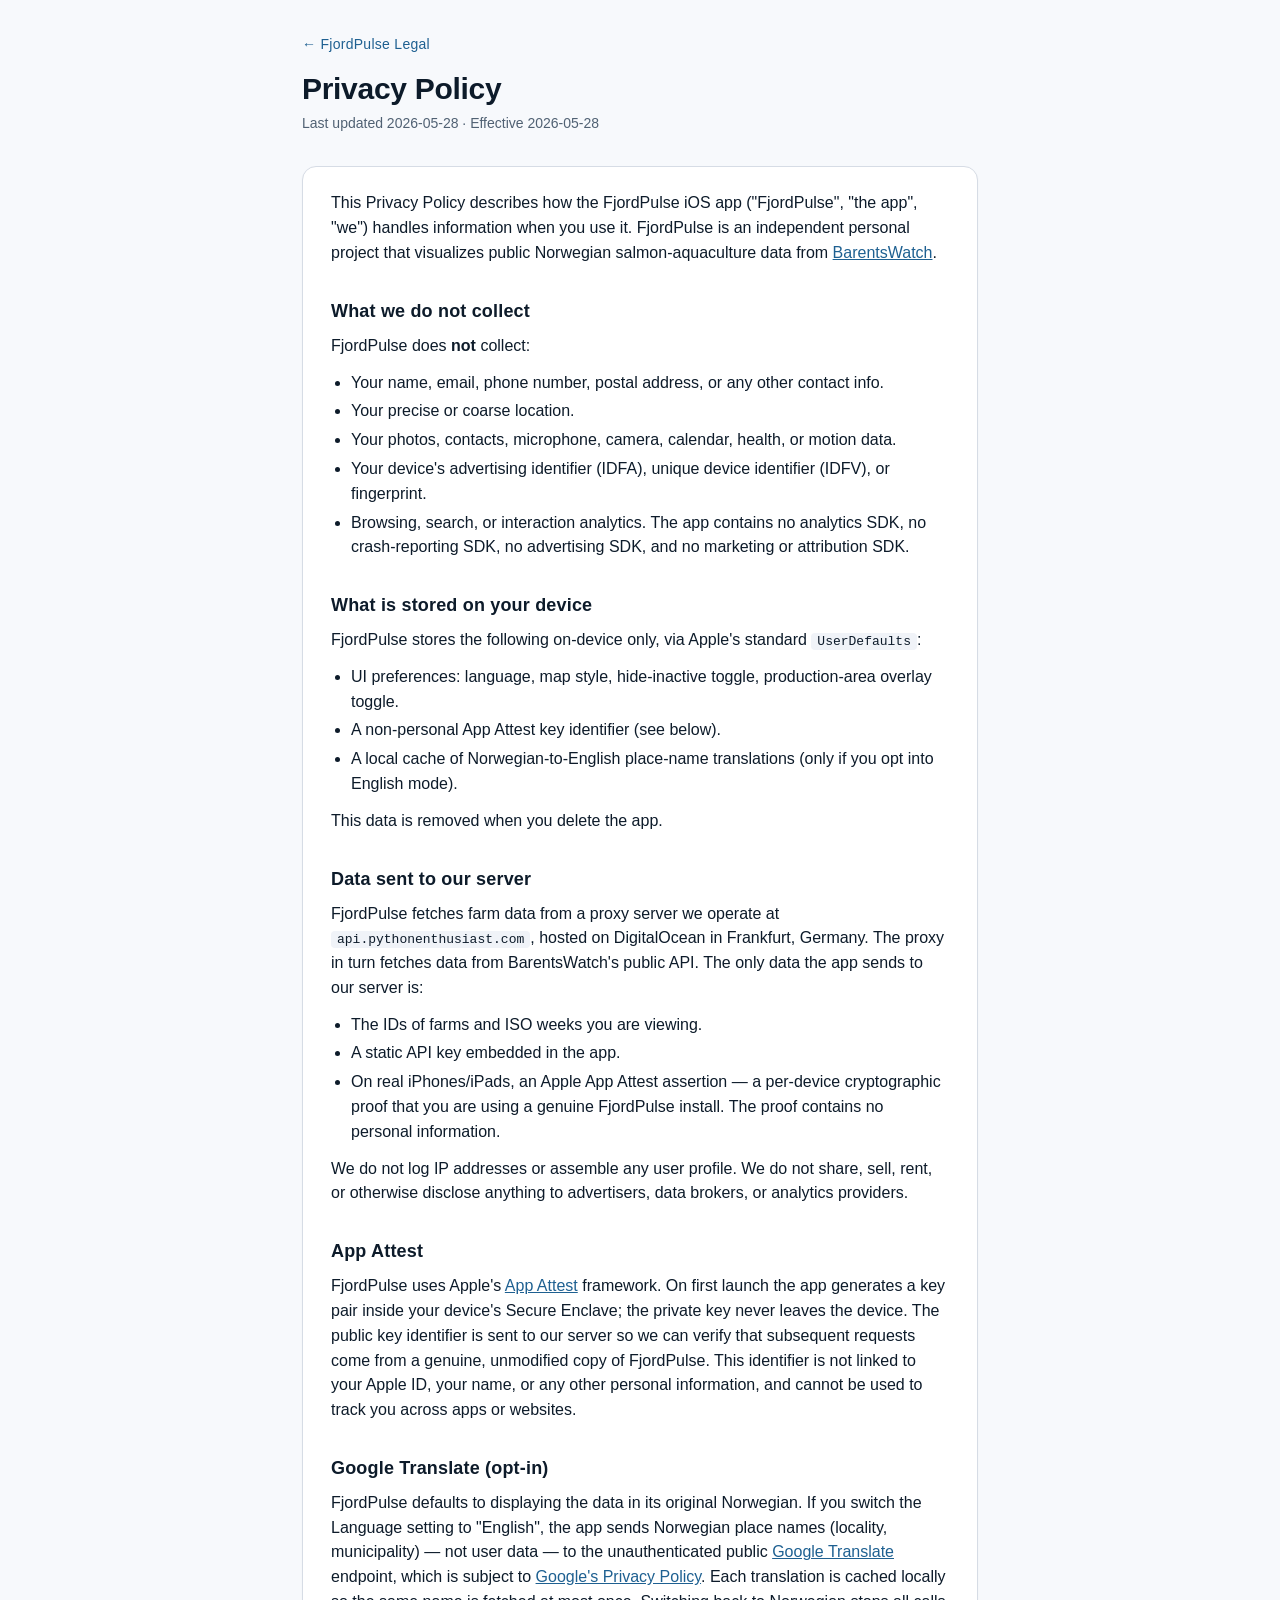
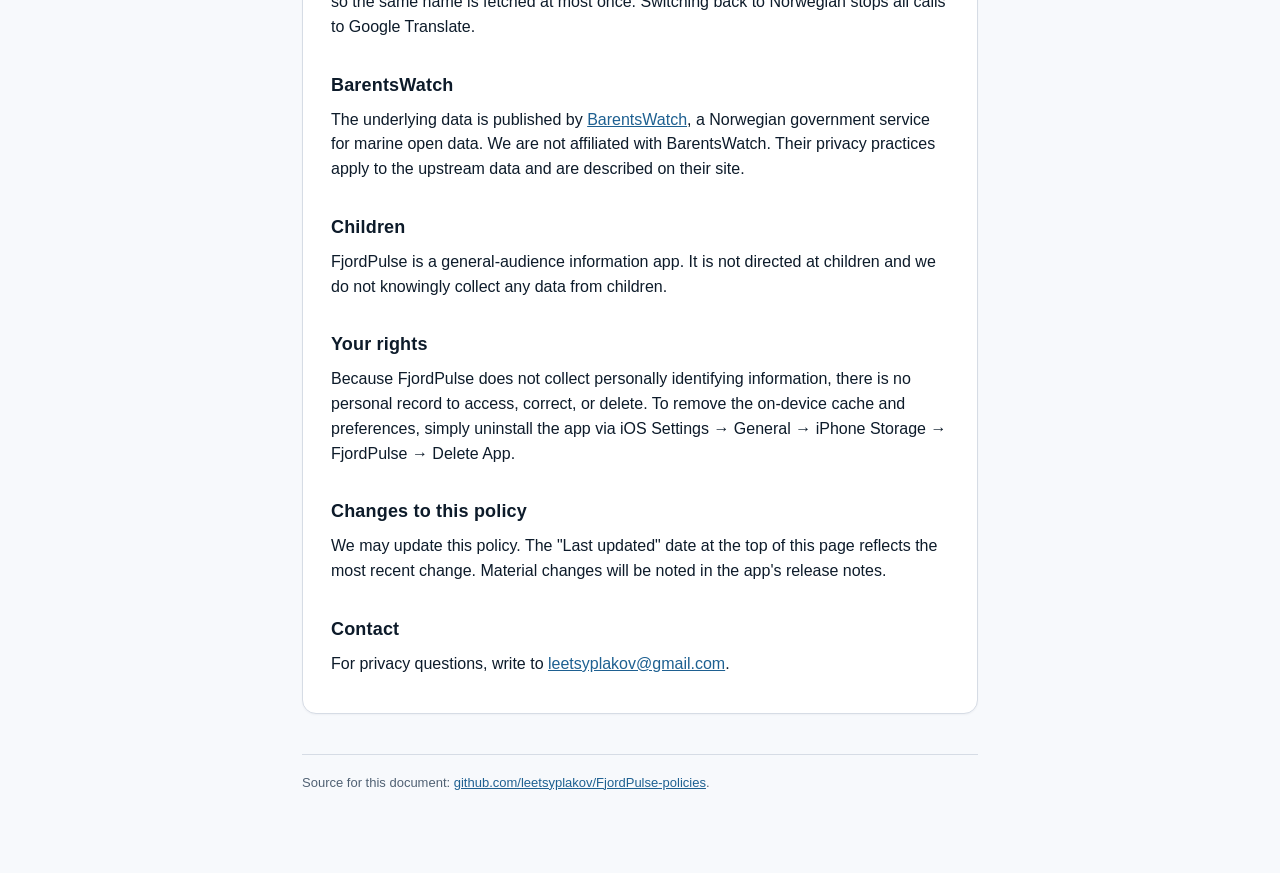
==== privacy.html @ 93df8bfb "Initial: privacy policy and terms of service" ====
<!doctype html>
<html lang="en">
<head>
<meta charset="utf-8" />
<meta name="viewport" content="width=device-width, initial-scale=1" />
<title>FjordPulse — Privacy Policy</title>
<link rel="stylesheet" href="style.css" />
</head>
<body>
<div class="wrap">
    <header>
        <a href="./">← FjordPulse Legal</a>
        <h1>Privacy Policy</h1>
        <p class="lede">Last updated 2026-05-28 · Effective 2026-05-28</p>
    </header>

    <div class="card">
        <p>This Privacy Policy describes how the FjordPulse iOS app ("FjordPulse", "the app", "we") handles
        information when you use it. FjordPulse is an independent personal project that visualizes public
        Norwegian salmon-aquaculture data from <a href="https://www.barentswatch.no" target="_blank" rel="noopener">BarentsWatch</a>.</p>

        <h2>What we do not collect</h2>
        <p>FjordPulse does <strong>not</strong> collect:</p>
        <ul>
            <li>Your name, email, phone number, postal address, or any other contact info.</li>
            <li>Your precise or coarse location.</li>
            <li>Your photos, contacts, microphone, camera, calendar, health, or motion data.</li>
            <li>Your device's advertising identifier (IDFA), unique device identifier (IDFV), or fingerprint.</li>
            <li>Browsing, search, or interaction analytics. The app contains no analytics SDK,
                no crash-reporting SDK, no advertising SDK, and no marketing or attribution SDK.</li>
        </ul>

        <h2>What is stored on your device</h2>
        <p>FjordPulse stores the following on-device only, via Apple's standard <code>UserDefaults</code>:</p>
        <ul>
            <li>UI preferences: language, map style, hide-inactive toggle, production-area overlay toggle.</li>
            <li>A non-personal App Attest key identifier (see below).</li>
            <li>A local cache of Norwegian-to-English place-name translations (only if you opt into English mode).</li>
        </ul>
        <p>This data is removed when you delete the app.</p>

        <h2>Data sent to our server</h2>
        <p>FjordPulse fetches farm data from a proxy server we operate at
        <code>api.pythonenthusiast.com</code>, hosted on DigitalOcean in Frankfurt, Germany. The proxy in
        turn fetches data from BarentsWatch's public API. The only data the app sends to our server is:</p>
        <ul>
            <li>The IDs of farms and ISO weeks you are viewing.</li>
            <li>A static API key embedded in the app.</li>
            <li>On real iPhones/iPads, an Apple App Attest assertion — a per-device cryptographic proof
                that you are using a genuine FjordPulse install. The proof contains no personal information.</li>
        </ul>
        <p>We do not log IP addresses or assemble any user profile. We do not share, sell, rent, or otherwise
        disclose anything to advertisers, data brokers, or analytics providers.</p>

        <h2>App Attest</h2>
        <p>FjordPulse uses Apple's
        <a href="https://developer.apple.com/documentation/devicecheck" target="_blank" rel="noopener">App Attest</a>
        framework. On first launch the app generates a key pair inside your device's Secure Enclave;
        the private key never leaves the device. The public key identifier is sent to our server so we
        can verify that subsequent requests come from a genuine, unmodified copy of FjordPulse.
        This identifier is not linked to your Apple ID, your name, or any other personal information,
        and cannot be used to track you across apps or websites.</p>

        <h2>Google Translate (opt-in)</h2>
        <p>FjordPulse defaults to displaying the data in its original Norwegian. If you switch the Language
        setting to "English", the app sends Norwegian place names (locality, municipality) — not user data —
        to the unauthenticated public
        <a href="https://translate.google.com" target="_blank" rel="noopener">Google Translate</a>
        endpoint, which is subject to
        <a href="https://policies.google.com/privacy" target="_blank" rel="noopener">Google's Privacy Policy</a>.
        Each translation is cached locally so the same name is fetched at most once. Switching back to
        Norwegian stops all calls to Google Translate.</p>

        <h2>BarentsWatch</h2>
        <p>The underlying data is published by
        <a href="https://www.barentswatch.no/en/articles/open-data-via-barentswatch/" target="_blank" rel="noopener">BarentsWatch</a>,
        a Norwegian government service for marine open data. We are not affiliated with BarentsWatch.
        Their privacy practices apply to the upstream data and are described on their site.</p>

        <h2>Children</h2>
        <p>FjordPulse is a general-audience information app. It is not directed at children and we do not
        knowingly collect any data from children.</p>

        <h2>Your rights</h2>
        <p>Because FjordPulse does not collect personally identifying information, there is no personal
        record to access, correct, or delete. To remove the on-device cache and preferences, simply
        uninstall the app via iOS Settings → General → iPhone Storage → FjordPulse → Delete App.</p>

        <h2>Changes to this policy</h2>
        <p>We may update this policy. The "Last updated" date at the top of this page reflects the most
        recent change. Material changes will be noted in the app's release notes.</p>

        <h2>Contact</h2>
        <p>For privacy questions, write to
        <a href="mailto:leetsyplakov@gmail.com">leetsyplakov@gmail.com</a>.</p>
    </div>

    <footer>
        Source for this document:
        <a href="https://github.com/leetsyplakov/FjordPulse-policies/blob/main/privacy.html" target="_blank" rel="noopener">github.com/leetsyplakov/FjordPulse-policies</a>.
    </footer>
</div>
</body>
</html>
---- style.css ----
:root {
    --bg: #f7f9fc;
    --card: #ffffff;
    --text: #0d1b2a;
    --muted: #506173;
    --accent: #1e6091;
    --border: #d6dce5;
    --code-bg: #f0f3f8;
}

@media (prefers-color-scheme: dark) {
    :root {
        --bg: #0d1b2a;
        --card: #15263d;
        --text: #e8edf5;
        --muted: #9aa9ba;
        --accent: #6bb6ff;
        --border: #2a3a55;
        --code-bg: #1b2d49;
    }
}

* { box-sizing: border-box; }
html { -webkit-text-size-adjust: 100%; }
body {
    margin: 0;
    background: var(--bg);
    color: var(--text);
    font: 16px/1.55 -apple-system, BlinkMacSystemFont, "SF Pro Text", Helvetica, Arial, sans-serif;
}
.wrap {
    max-width: 720px;
    margin: 0 auto;
    padding: 32px 22px 80px;
}
header {
    margin-bottom: 32px;
}
header a {
    color: var(--accent);
    text-decoration: none;
    font-size: 14px;
    letter-spacing: 0.02em;
}
h1 {
    font-size: 30px;
    line-height: 1.2;
    margin: 14px 0 6px;
    letter-spacing: -0.01em;
}
.lede {
    color: var(--muted);
    margin: 0 0 28px;
    font-size: 14px;
}
h2 {
    font-size: 18px;
    margin: 32px 0 8px;
    letter-spacing: 0.01em;
}
p, ul { margin: 0 0 12px; }
ul { padding-left: 20px; }
li { margin: 4px 0; }
a { color: var(--accent); }
strong { color: var(--text); }
.card {
    background: var(--card);
    border: 1px solid var(--border);
    border-radius: 14px;
    padding: 24px 28px;
    box-shadow: 0 1px 2px rgba(13, 27, 42, 0.04);
}
code {
    background: var(--code-bg);
    padding: 1px 6px;
    border-radius: 4px;
    font: 13px/1.5 "SF Mono", Menlo, monospace;
}
footer {
    margin-top: 40px;
    padding-top: 18px;
    border-top: 1px solid var(--border);
    color: var(--muted);
    font-size: 13px;
}
footer a { color: var(--accent); }
.list-card {
    display: block;
    padding: 18px 22px;
    margin-top: 14px;
    background: var(--card);
    border: 1px solid var(--border);
    border-radius: 12px;
    text-decoration: none;
    color: var(--text);
    transition: transform 0.1s ease, box-shadow 0.1s ease;
}
.list-card:hover {
    transform: translateY(-1px);
    box-shadow: 0 4px 14px rgba(13, 27, 42, 0.08);
}
.list-card h3 { margin: 0 0 4px; font-size: 17px; color: var(--accent); }
.list-card p  { margin: 0; color: var(--muted); font-size: 14px; }
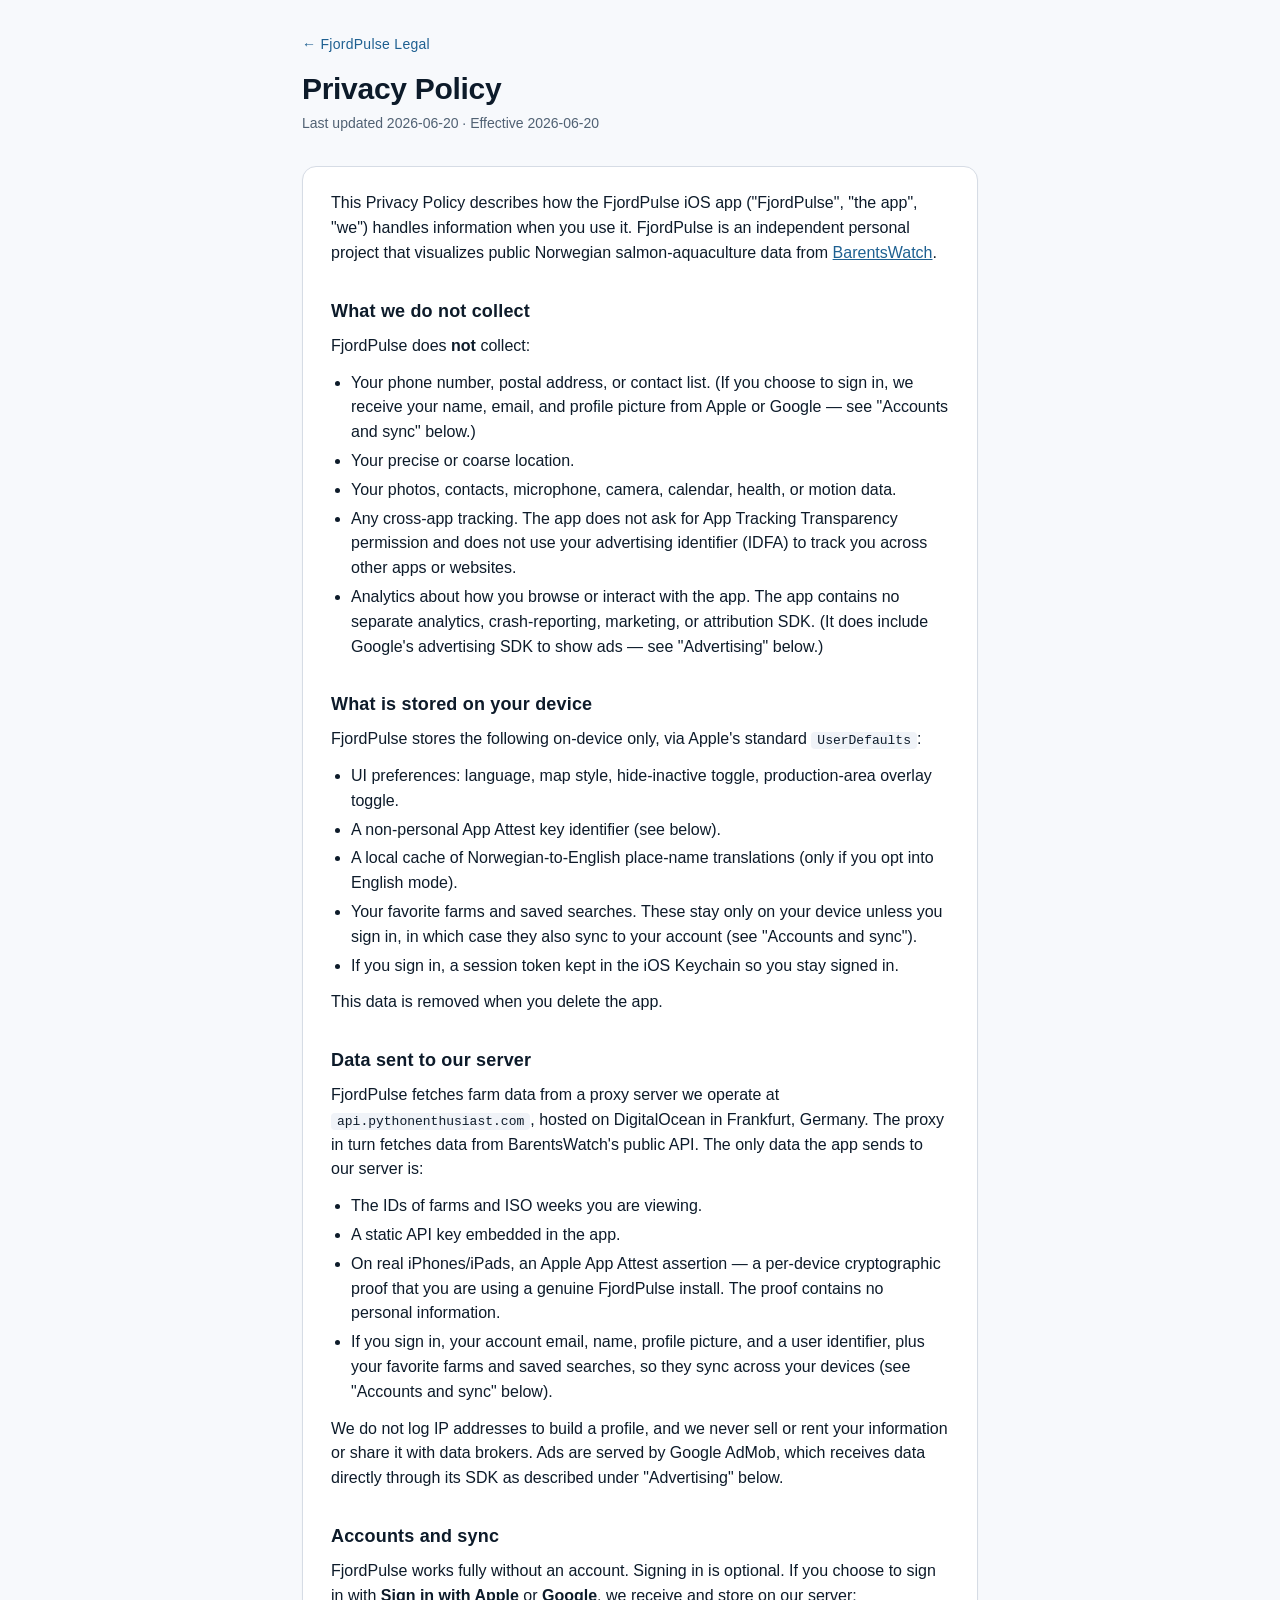
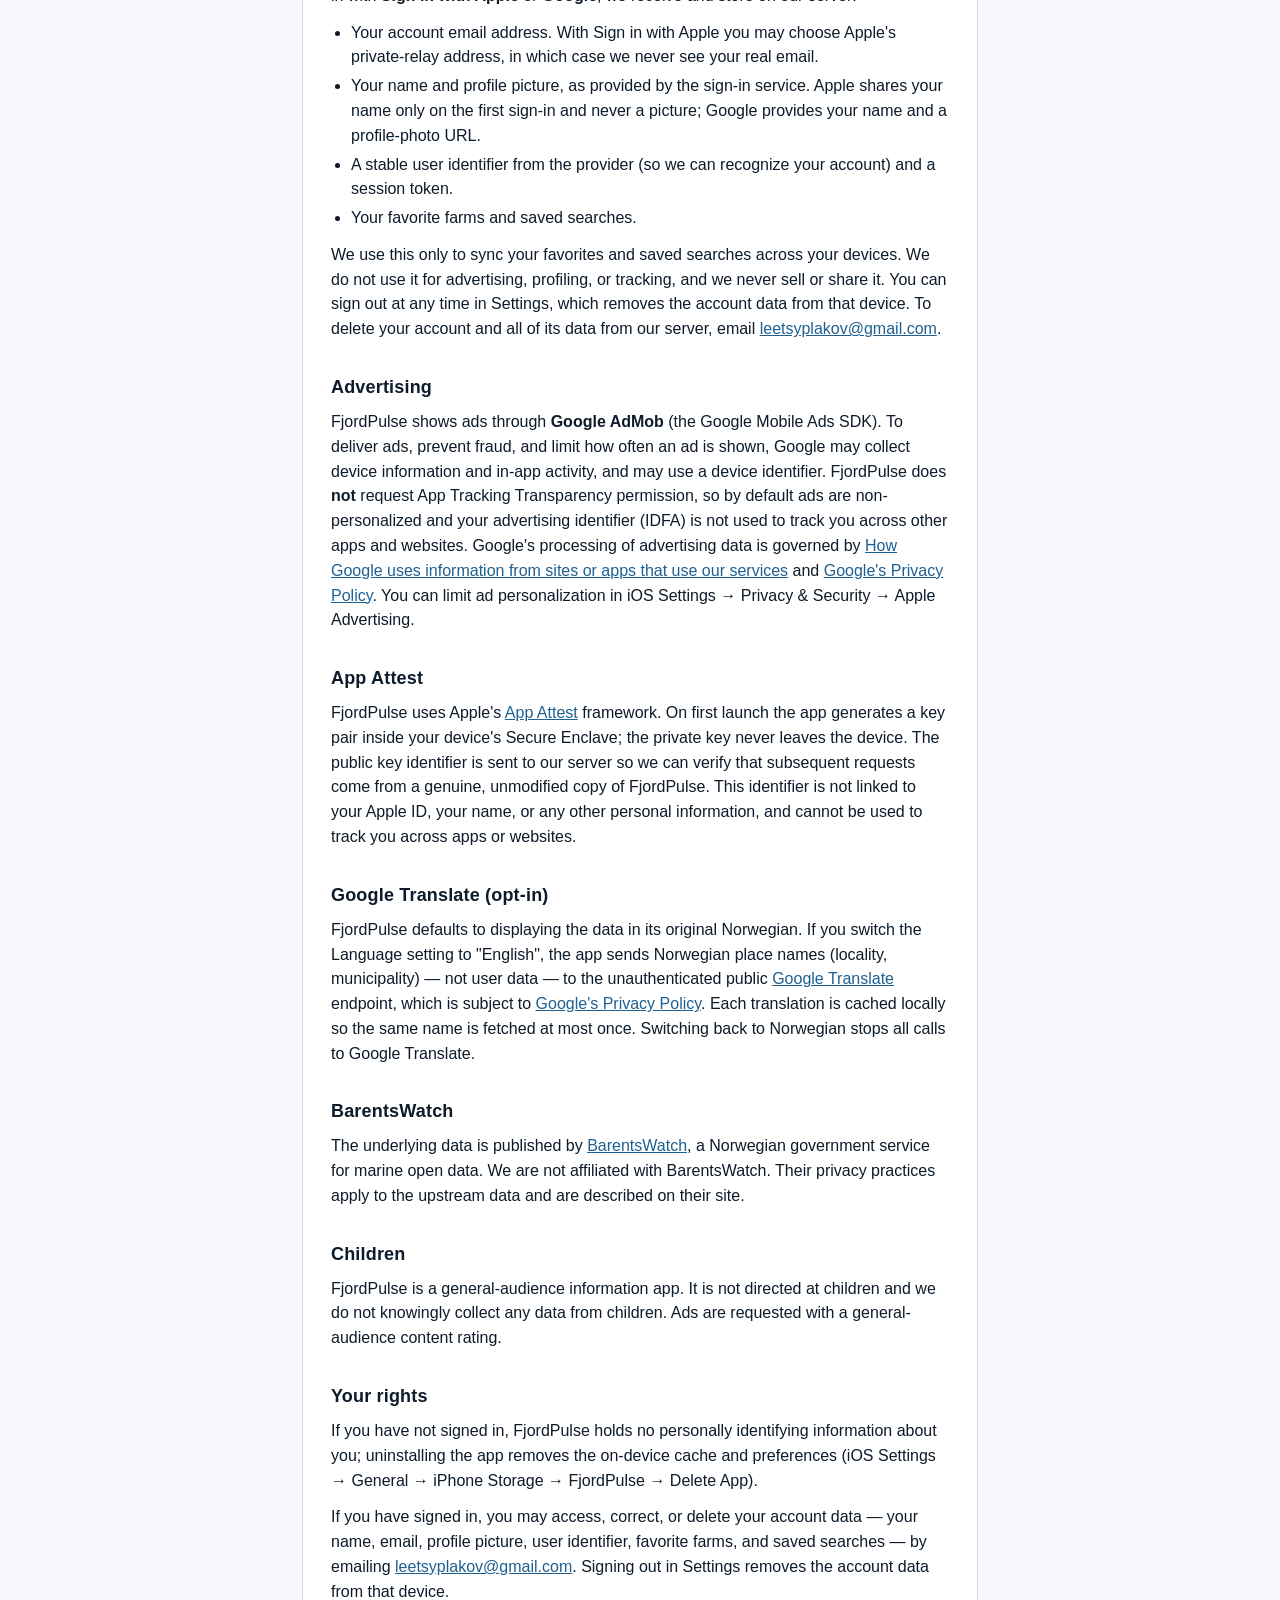
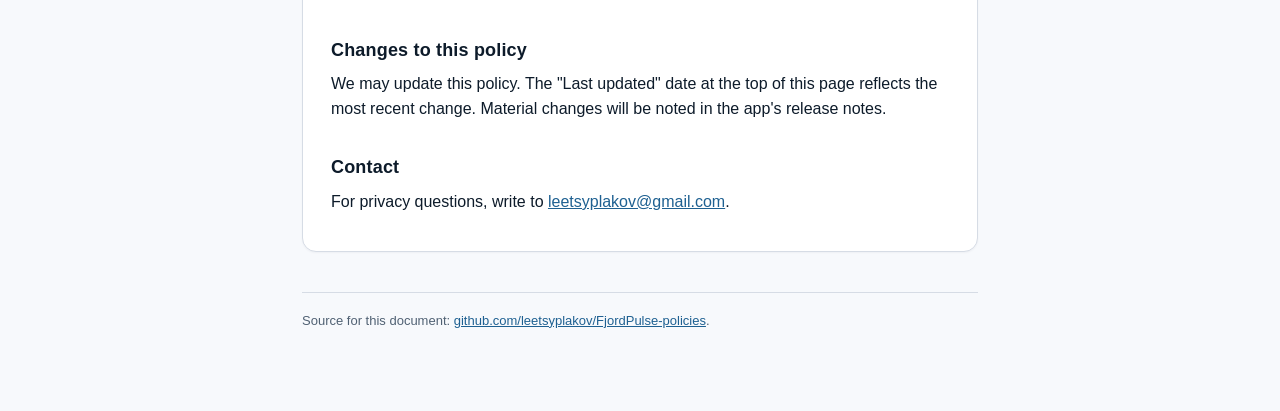
==== commit 191bc7db: "Privacy: disclose account name + profile picture; AdMob; v1.1 kit updates - privacy.html: account em" ====
--- a/privacy.html
+++ b/privacy.html
@@ -11,7 +11,7 @@
     <header>
         <a href="./">← FjordPulse Legal</a>
         <h1>Privacy Policy</h1>
-        <p class="lede">Last updated 2026-05-28 · Effective 2026-05-28</p>
+        <p class="lede">Last updated 2026-06-20 · Effective 2026-06-20</p>
     </header>
 
     <div class="card">
@@ -22,12 +22,15 @@
         <h2>What we do not collect</h2>
         <p>FjordPulse does <strong>not</strong> collect:</p>
         <ul>
-            <li>Your name, email, phone number, postal address, or any other contact info.</li>
+            <li>Your phone number, postal address, or contact list. (If you choose to sign in, we receive
+                your name, email, and profile picture from Apple or Google — see "Accounts and sync" below.)</li>
             <li>Your precise or coarse location.</li>
             <li>Your photos, contacts, microphone, camera, calendar, health, or motion data.</li>
-            <li>Your device's advertising identifier (IDFA), unique device identifier (IDFV), or fingerprint.</li>
-            <li>Browsing, search, or interaction analytics. The app contains no analytics SDK,
-                no crash-reporting SDK, no advertising SDK, and no marketing or attribution SDK.</li>
+            <li>Any cross-app tracking. The app does not ask for App Tracking Transparency permission and
+                does not use your advertising identifier (IDFA) to track you across other apps or websites.</li>
+            <li>Analytics about how you browse or interact with the app. The app contains no separate
+                analytics, crash-reporting, marketing, or attribution SDK. (It does include Google's
+                advertising SDK to show ads — see "Advertising" below.)</li>
         </ul>
 
         <h2>What is stored on your device</h2>
@@ -36,6 +39,9 @@
             <li>UI preferences: language, map style, hide-inactive toggle, production-area overlay toggle.</li>
             <li>A non-personal App Attest key identifier (see below).</li>
             <li>A local cache of Norwegian-to-English place-name translations (only if you opt into English mode).</li>
+            <li>Your favorite farms and saved searches. These stay only on your device unless you sign in,
+                in which case they also sync to your account (see "Accounts and sync").</li>
+            <li>If you sign in, a session token kept in the iOS Keychain so you stay signed in.</li>
         </ul>
         <p>This data is removed when you delete the app.</p>
 
@@ -48,9 +54,39 @@
             <li>A static API key embedded in the app.</li>
             <li>On real iPhones/iPads, an Apple App Attest assertion — a per-device cryptographic proof
                 that you are using a genuine FjordPulse install. The proof contains no personal information.</li>
+            <li>If you sign in, your account email, name, profile picture, and a user identifier, plus your
+                favorite farms and saved searches, so they sync across your devices (see "Accounts and sync" below).</li>
         </ul>
-        <p>We do not log IP addresses or assemble any user profile. We do not share, sell, rent, or otherwise
-        disclose anything to advertisers, data brokers, or analytics providers.</p>
+        <p>We do not log IP addresses to build a profile, and we never sell or rent your information or share
+        it with data brokers. Ads are served by Google AdMob, which receives data directly through its SDK as
+        described under "Advertising" below.</p>
+
+        <h2>Accounts and sync</h2>
+        <p>FjordPulse works fully without an account. Signing in is optional. If you choose to sign in with
+        <strong>Sign in with Apple</strong> or <strong>Google</strong>, we receive and store on our server:</p>
+        <ul>
+            <li>Your account email address. With Sign in with Apple you may choose Apple's private-relay
+                address, in which case we never see your real email.</li>
+            <li>Your name and profile picture, as provided by the sign-in service. Apple shares your name
+                only on the first sign-in and never a picture; Google provides your name and a profile-photo URL.</li>
+            <li>A stable user identifier from the provider (so we can recognize your account) and a session token.</li>
+            <li>Your favorite farms and saved searches.</li>
+        </ul>
+        <p>We use this only to sync your favorites and saved searches across your devices. We do not use it for
+        advertising, profiling, or tracking, and we never sell or share it. You can sign out at any time in
+        Settings, which removes the account data from that device. To delete your account and all of its data
+        from our server, email <a href="mailto:leetsyplakov@gmail.com">leetsyplakov@gmail.com</a>.</p>
+
+        <h2>Advertising</h2>
+        <p>FjordPulse shows ads through <strong>Google AdMob</strong> (the Google Mobile Ads SDK). To deliver
+        ads, prevent fraud, and limit how often an ad is shown, Google may collect device information and in-app
+        activity, and may use a device identifier. FjordPulse does <strong>not</strong> request App Tracking
+        Transparency permission, so by default ads are non-personalized and your advertising identifier (IDFA)
+        is not used to track you across other apps and websites. Google's processing of advertising data is
+        governed by
+        <a href="https://policies.google.com/technologies/partner-sites" target="_blank" rel="noopener">How Google uses information from sites or apps that use our services</a>
+        and <a href="https://policies.google.com/privacy" target="_blank" rel="noopener">Google's Privacy Policy</a>.
+        You can limit ad personalization in iOS Settings → Privacy &amp; Security → Apple Advertising.</p>
 
         <h2>App Attest</h2>
         <p>FjordPulse uses Apple's
@@ -79,12 +115,16 @@
 
         <h2>Children</h2>
         <p>FjordPulse is a general-audience information app. It is not directed at children and we do not
-        knowingly collect any data from children.</p>
+        knowingly collect any data from children. Ads are requested with a general-audience content rating.</p>
 
         <h2>Your rights</h2>
-        <p>Because FjordPulse does not collect personally identifying information, there is no personal
-        record to access, correct, or delete. To remove the on-device cache and preferences, simply
-        uninstall the app via iOS Settings → General → iPhone Storage → FjordPulse → Delete App.</p>
+        <p>If you have not signed in, FjordPulse holds no personally identifying information about you;
+        uninstalling the app removes the on-device cache and preferences (iOS Settings → General →
+        iPhone Storage → FjordPulse → Delete App).</p>
+        <p>If you have signed in, you may access, correct, or delete your account data — your name, email,
+        profile picture, user identifier, favorite farms, and saved searches — by emailing
+        <a href="mailto:leetsyplakov@gmail.com">leetsyplakov@gmail.com</a>. Signing out in Settings removes
+        the account data from that device.</p>
 
         <h2>Changes to this policy</h2>
         <p>We may update this policy. The "Last updated" date at the top of this page reflects the most
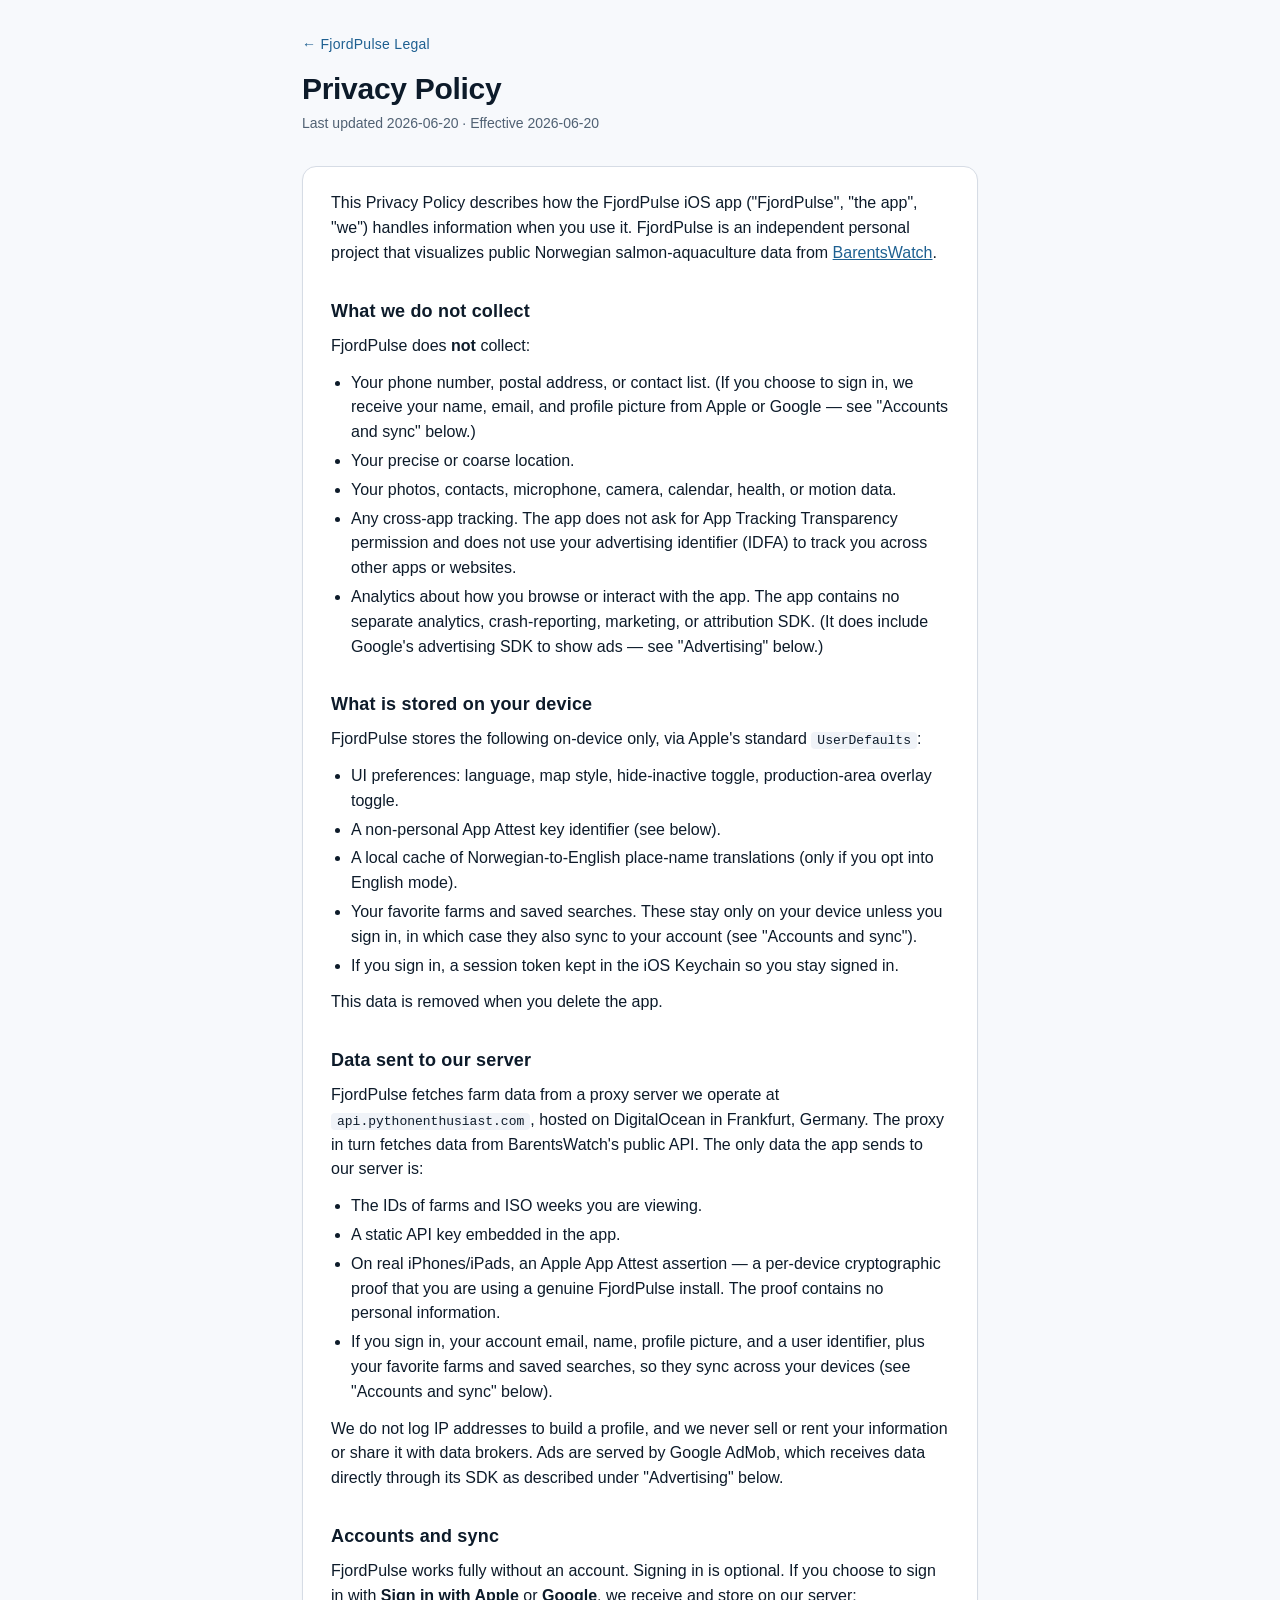
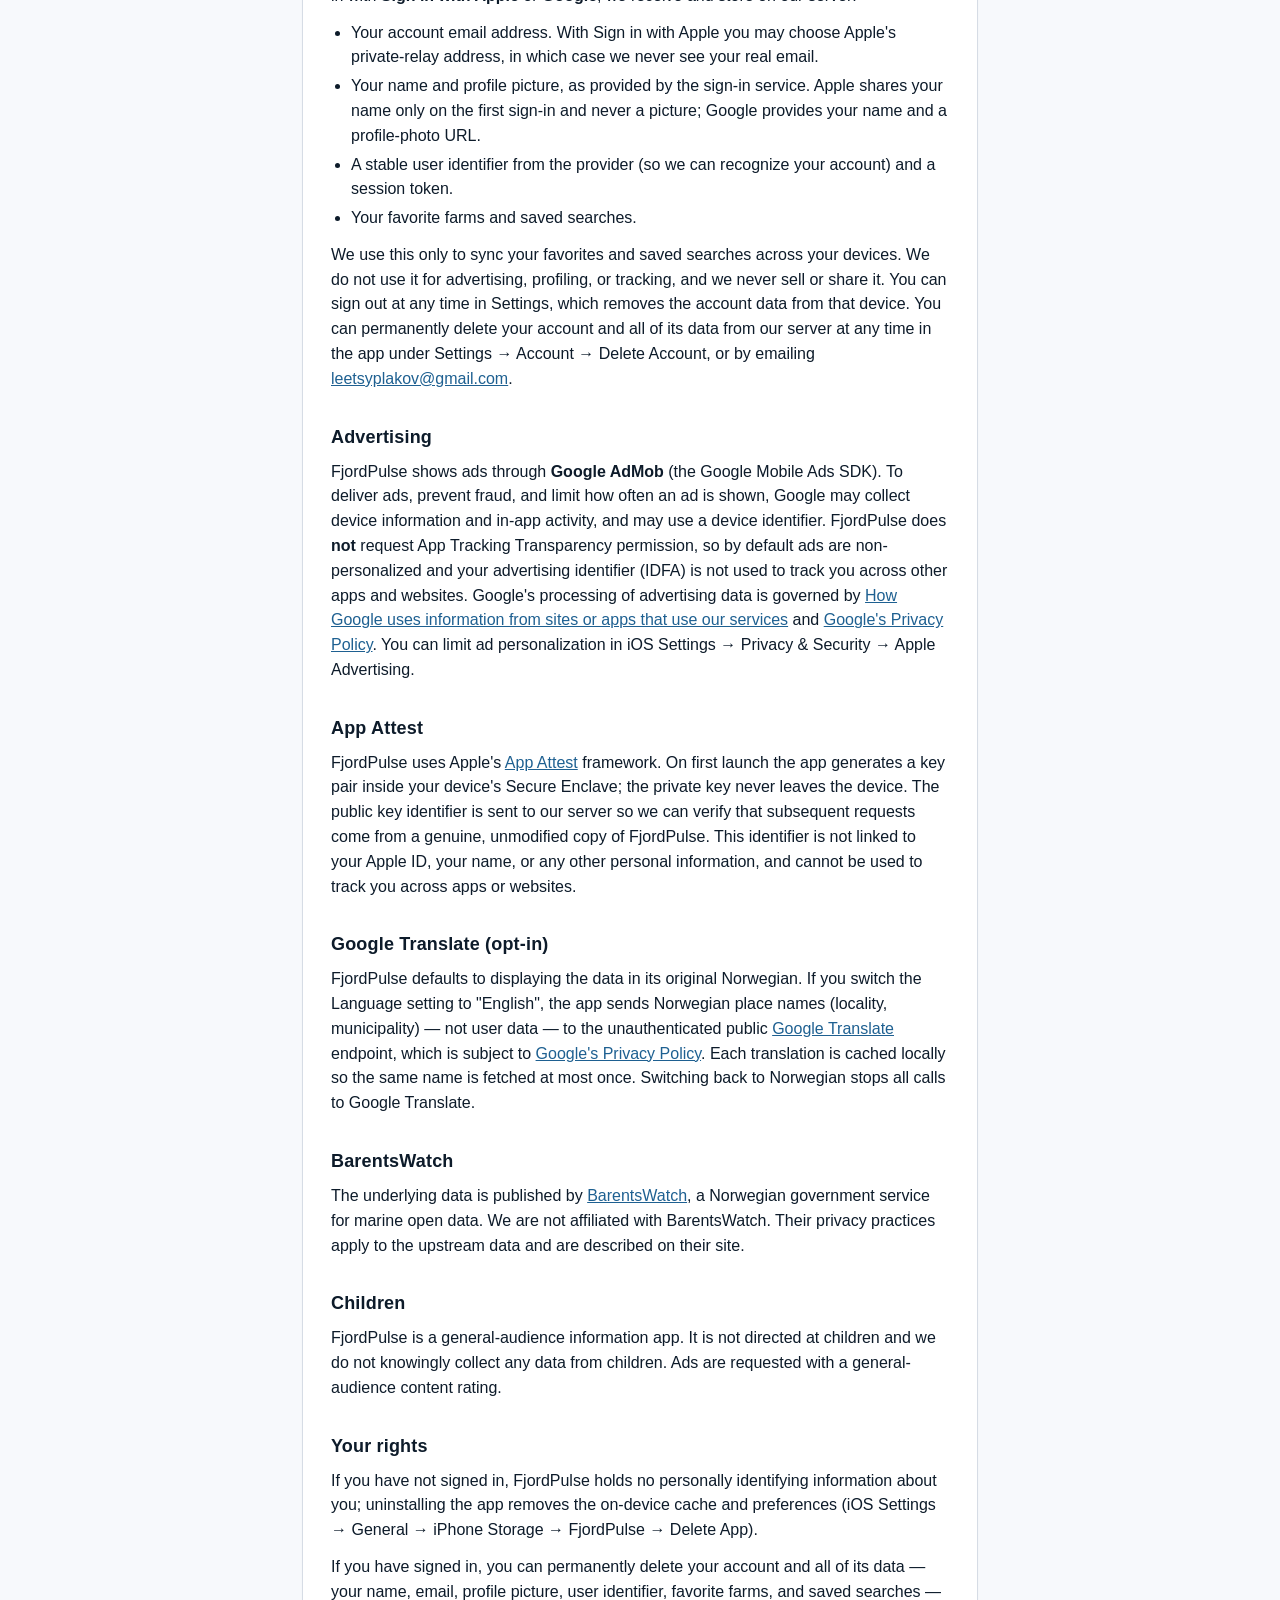
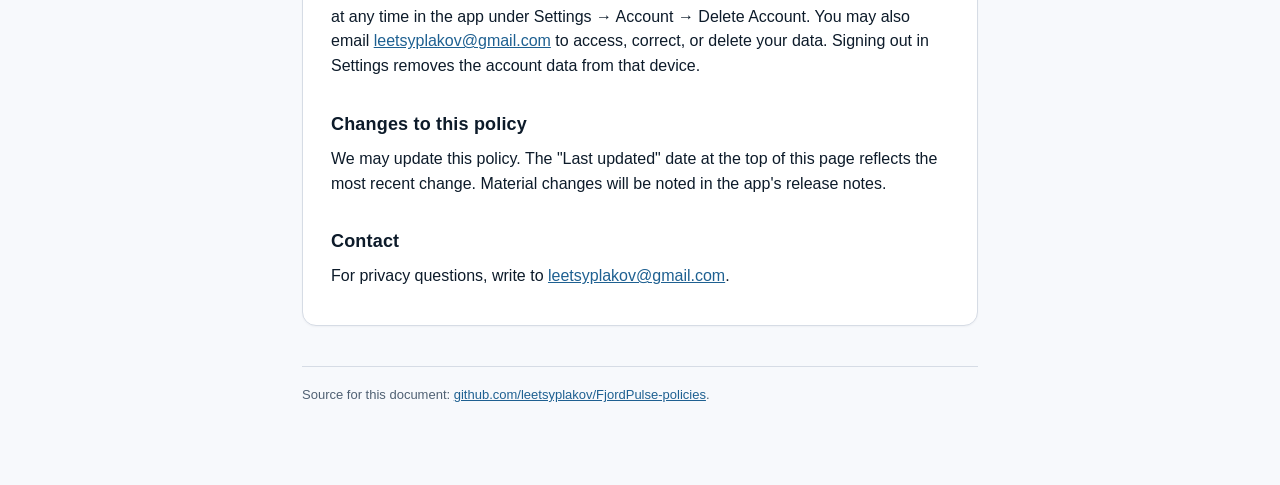
==== commit 99bb3478: "Document in-app account deletion (Settings → Account → Delete Account) Co-Authored-By: Claude Opus 4" ====
--- a/privacy.html
+++ b/privacy.html
@@ -74,8 +74,9 @@
         </ul>
         <p>We use this only to sync your favorites and saved searches across your devices. We do not use it for
         advertising, profiling, or tracking, and we never sell or share it. You can sign out at any time in
-        Settings, which removes the account data from that device. To delete your account and all of its data
-        from our server, email <a href="mailto:leetsyplakov@gmail.com">leetsyplakov@gmail.com</a>.</p>
+        Settings, which removes the account data from that device. You can permanently delete your account
+        and all of its data from our server at any time in the app under Settings → Account → Delete Account,
+        or by emailing <a href="mailto:leetsyplakov@gmail.com">leetsyplakov@gmail.com</a>.</p>
 
         <h2>Advertising</h2>
         <p>FjordPulse shows ads through <strong>Google AdMob</strong> (the Google Mobile Ads SDK). To deliver
@@ -121,10 +122,11 @@
         <p>If you have not signed in, FjordPulse holds no personally identifying information about you;
         uninstalling the app removes the on-device cache and preferences (iOS Settings → General →
         iPhone Storage → FjordPulse → Delete App).</p>
-        <p>If you have signed in, you may access, correct, or delete your account data — your name, email,
-        profile picture, user identifier, favorite farms, and saved searches — by emailing
-        <a href="mailto:leetsyplakov@gmail.com">leetsyplakov@gmail.com</a>. Signing out in Settings removes
-        the account data from that device.</p>
+        <p>If you have signed in, you can permanently delete your account and all of its data — your name,
+        email, profile picture, user identifier, favorite farms, and saved searches — at any time in the app
+        under Settings → Account → Delete Account. You may also email
+        <a href="mailto:leetsyplakov@gmail.com">leetsyplakov@gmail.com</a> to access, correct, or delete your
+        data. Signing out in Settings removes the account data from that device.</p>
 
         <h2>Changes to this policy</h2>
         <p>We may update this policy. The "Last updated" date at the top of this page reflects the most
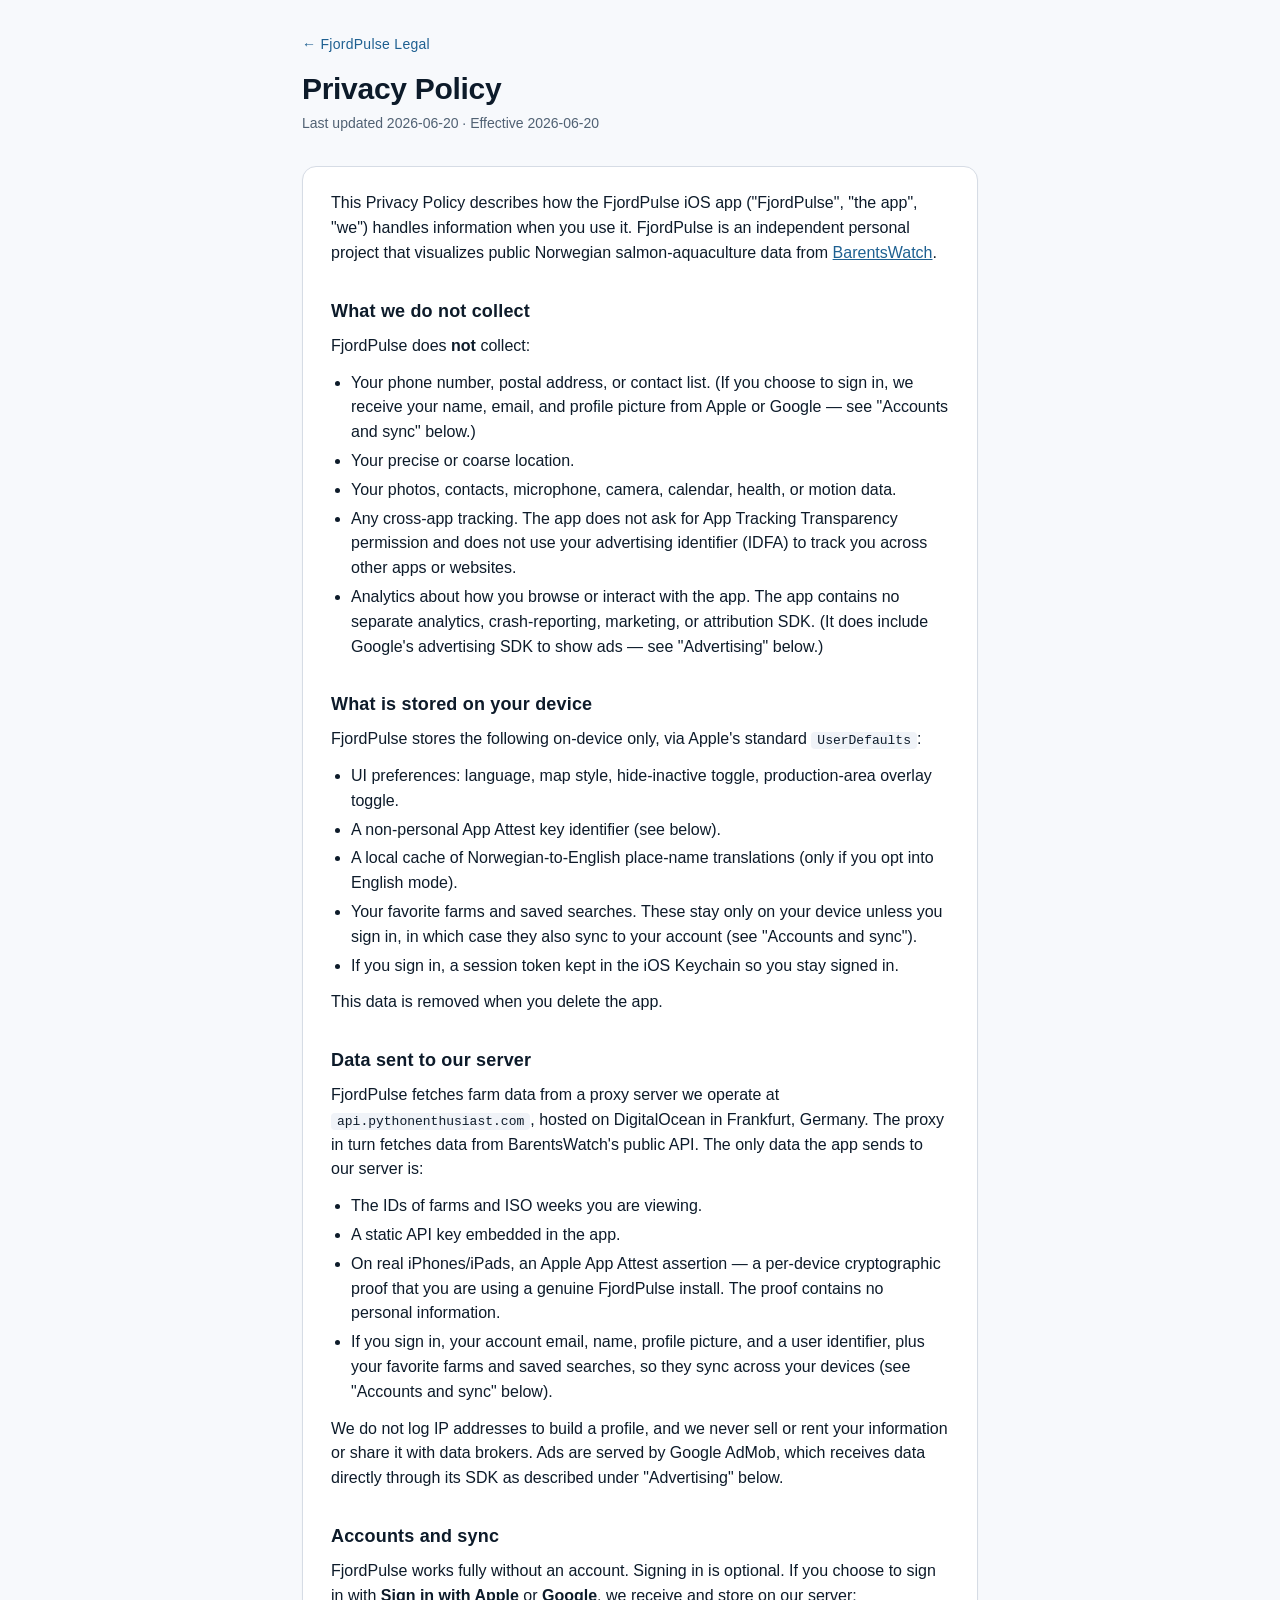
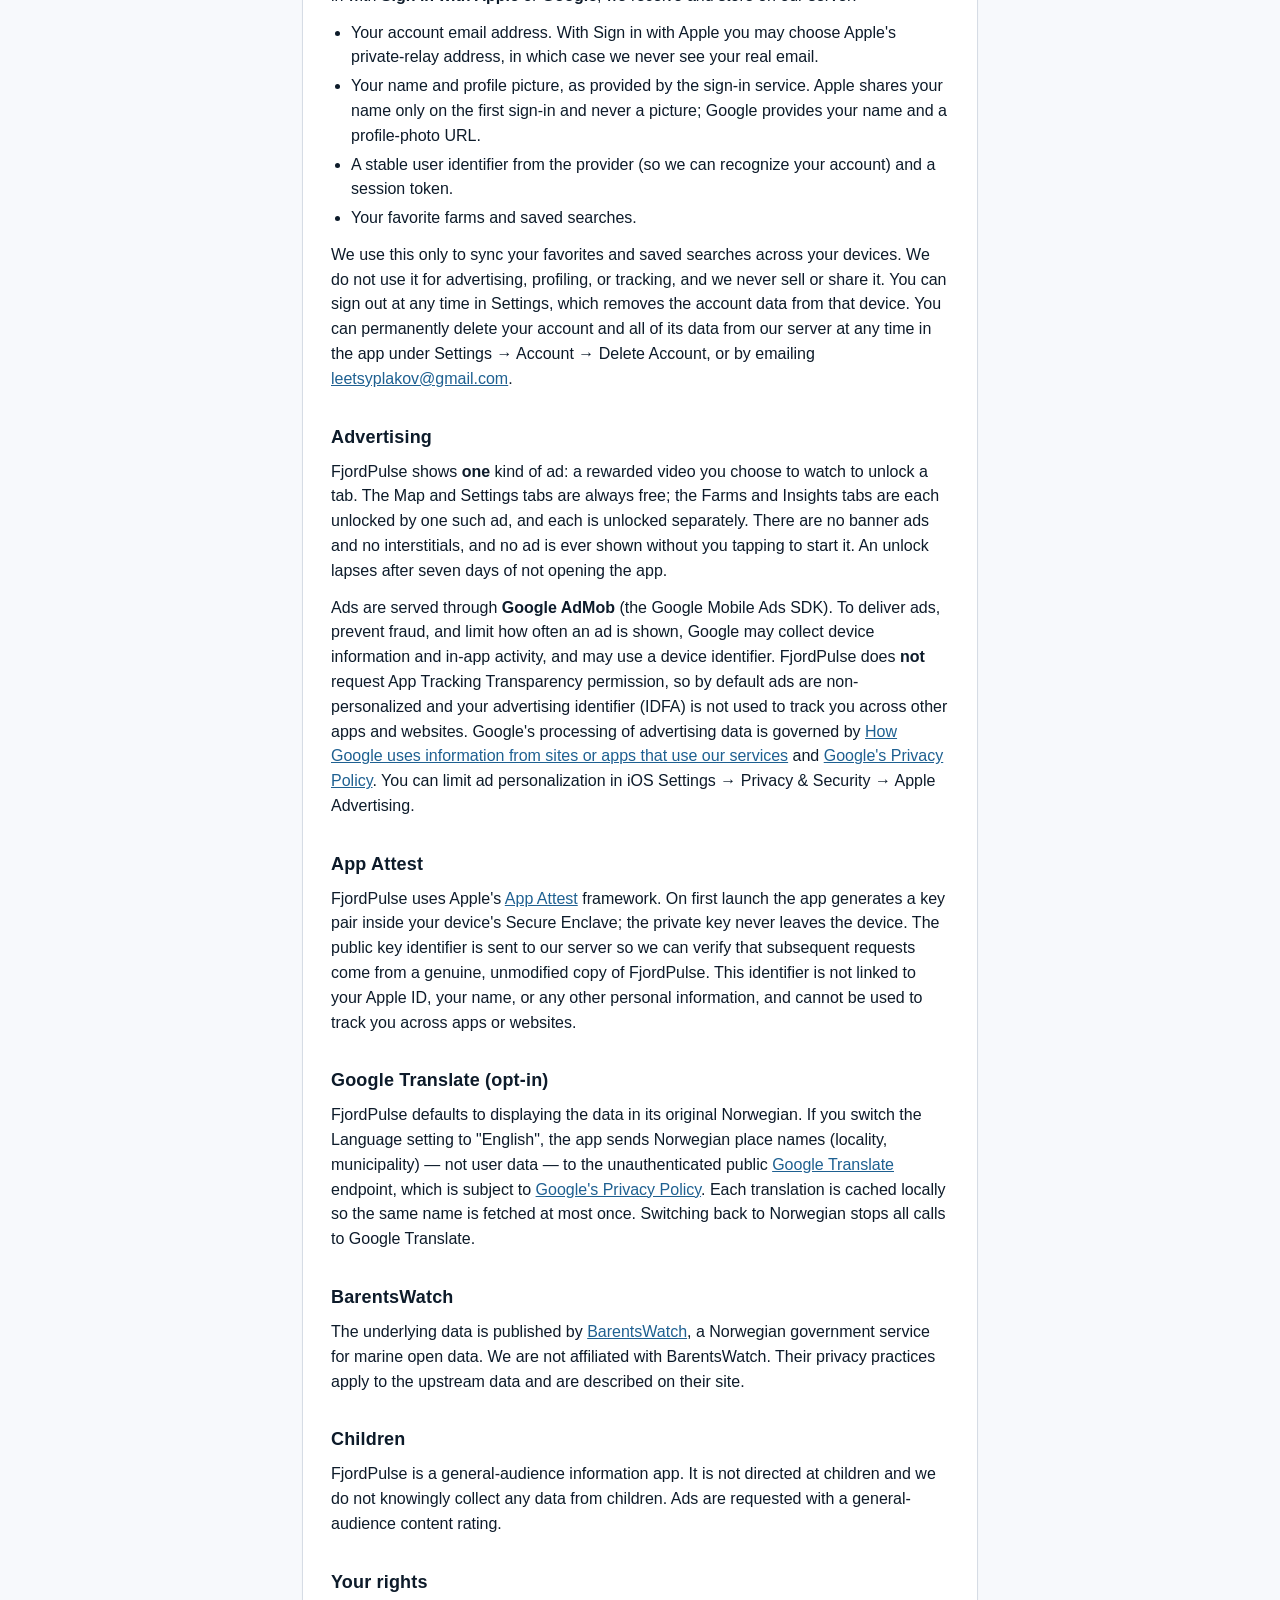
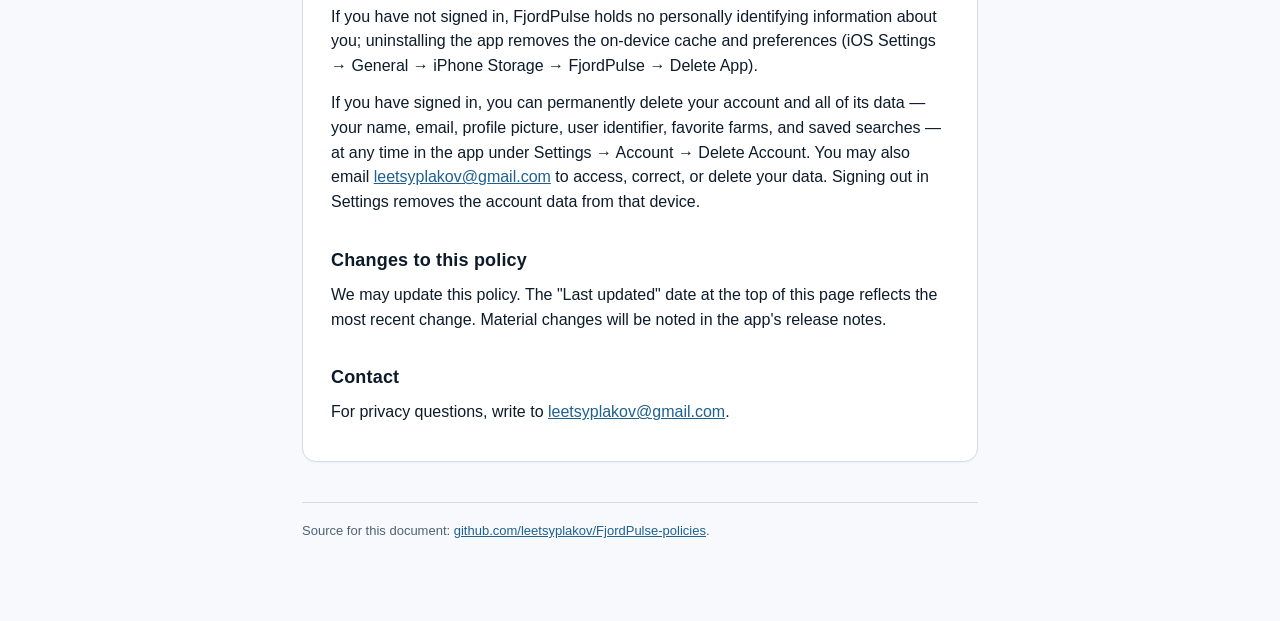
==== commit ee4feaeb: "Policies: describe the rewarded-only ad model (no banners/interstitials) Co-Authored-By: Claude Fabl" ====
--- a/privacy.html
+++ b/privacy.html
@@ -79,7 +79,12 @@
         or by emailing <a href="mailto:leetsyplakov@gmail.com">leetsyplakov@gmail.com</a>.</p>
 
         <h2>Advertising</h2>
-        <p>FjordPulse shows ads through <strong>Google AdMob</strong> (the Google Mobile Ads SDK). To deliver
+        <p>FjordPulse shows <strong>one</strong> kind of ad: a rewarded video you choose to watch to unlock
+        a tab. The Map and Settings tabs are always free; the Farms and Insights tabs are each unlocked by
+        one such ad, and each is unlocked separately. There are no banner ads and no interstitials, and no
+        ad is ever shown without you tapping to start it. An unlock lapses after seven days of not opening
+        the app.</p>
+        <p>Ads are served through <strong>Google AdMob</strong> (the Google Mobile Ads SDK). To deliver
         ads, prevent fraud, and limit how often an ad is shown, Google may collect device information and in-app
         activity, and may use a device identifier. FjordPulse does <strong>not</strong> request App Tracking
         Transparency permission, so by default ads are non-personalized and your advertising identifier (IDFA)
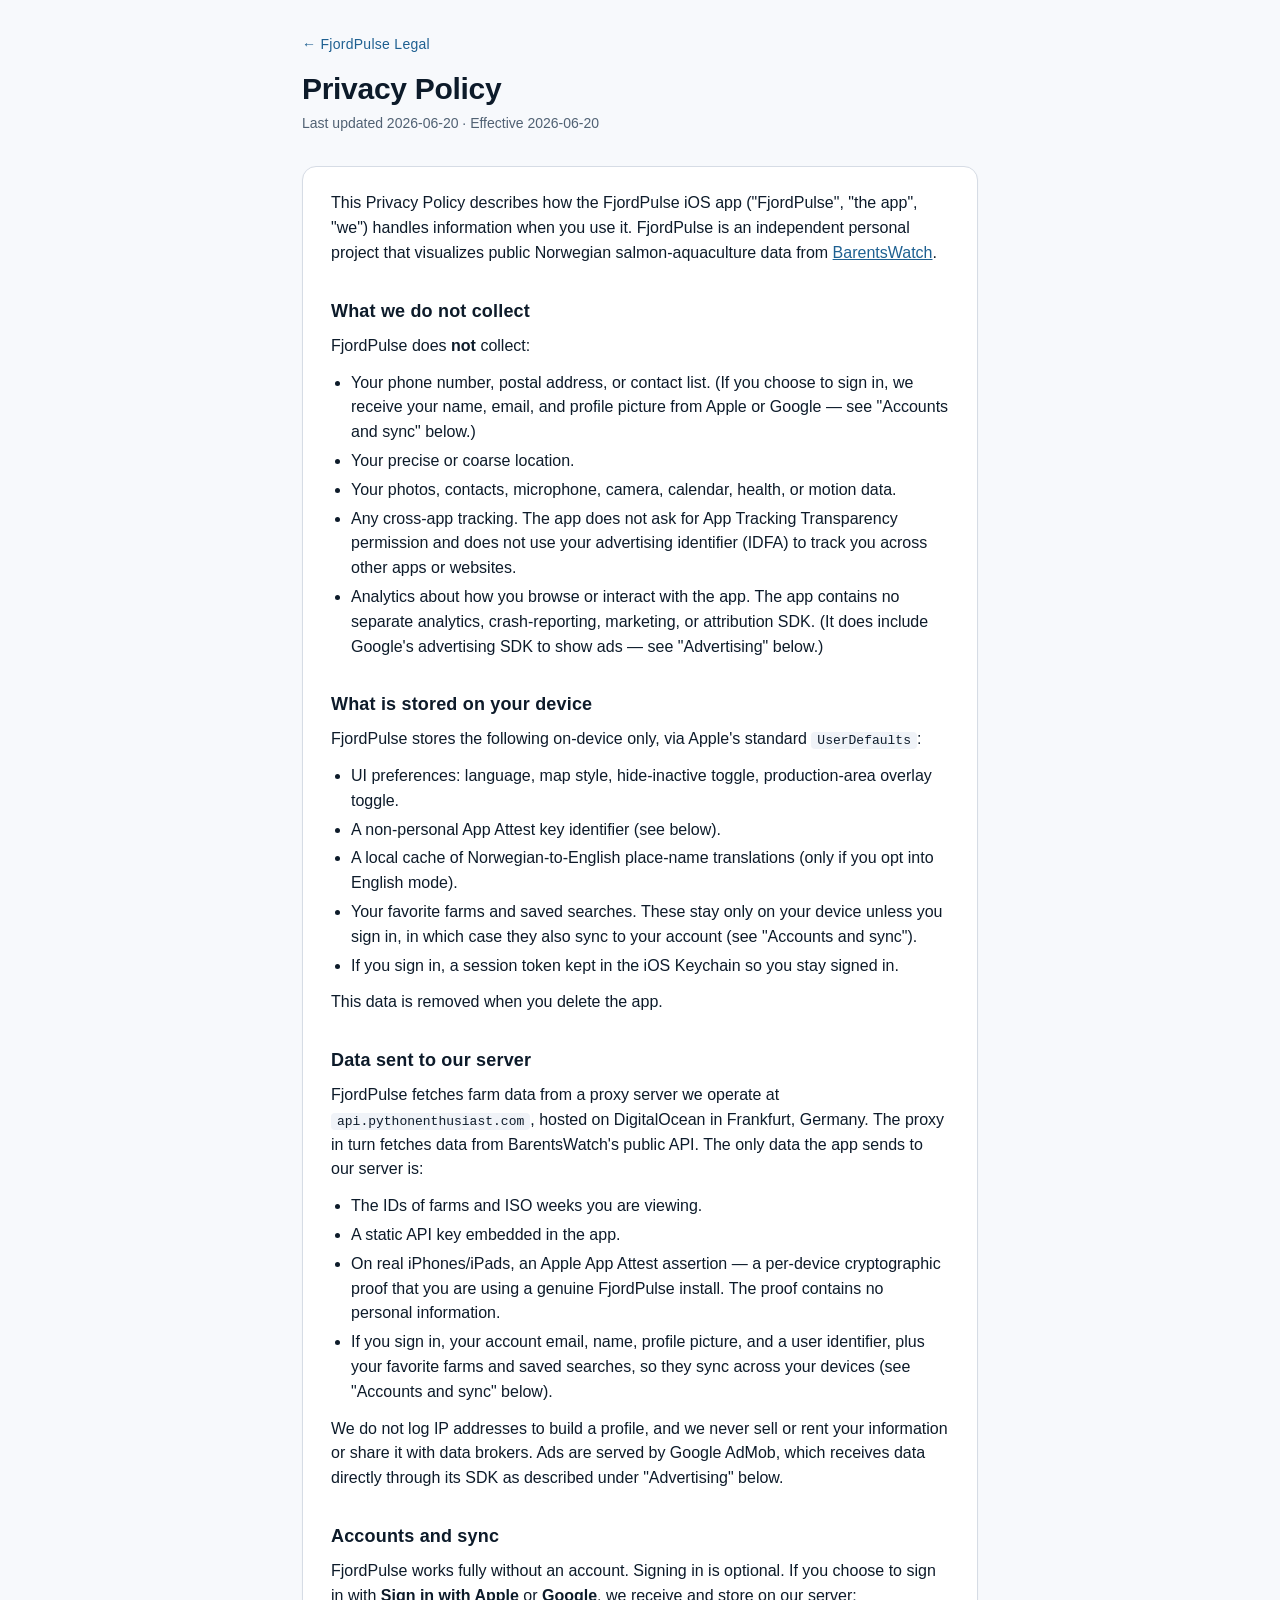
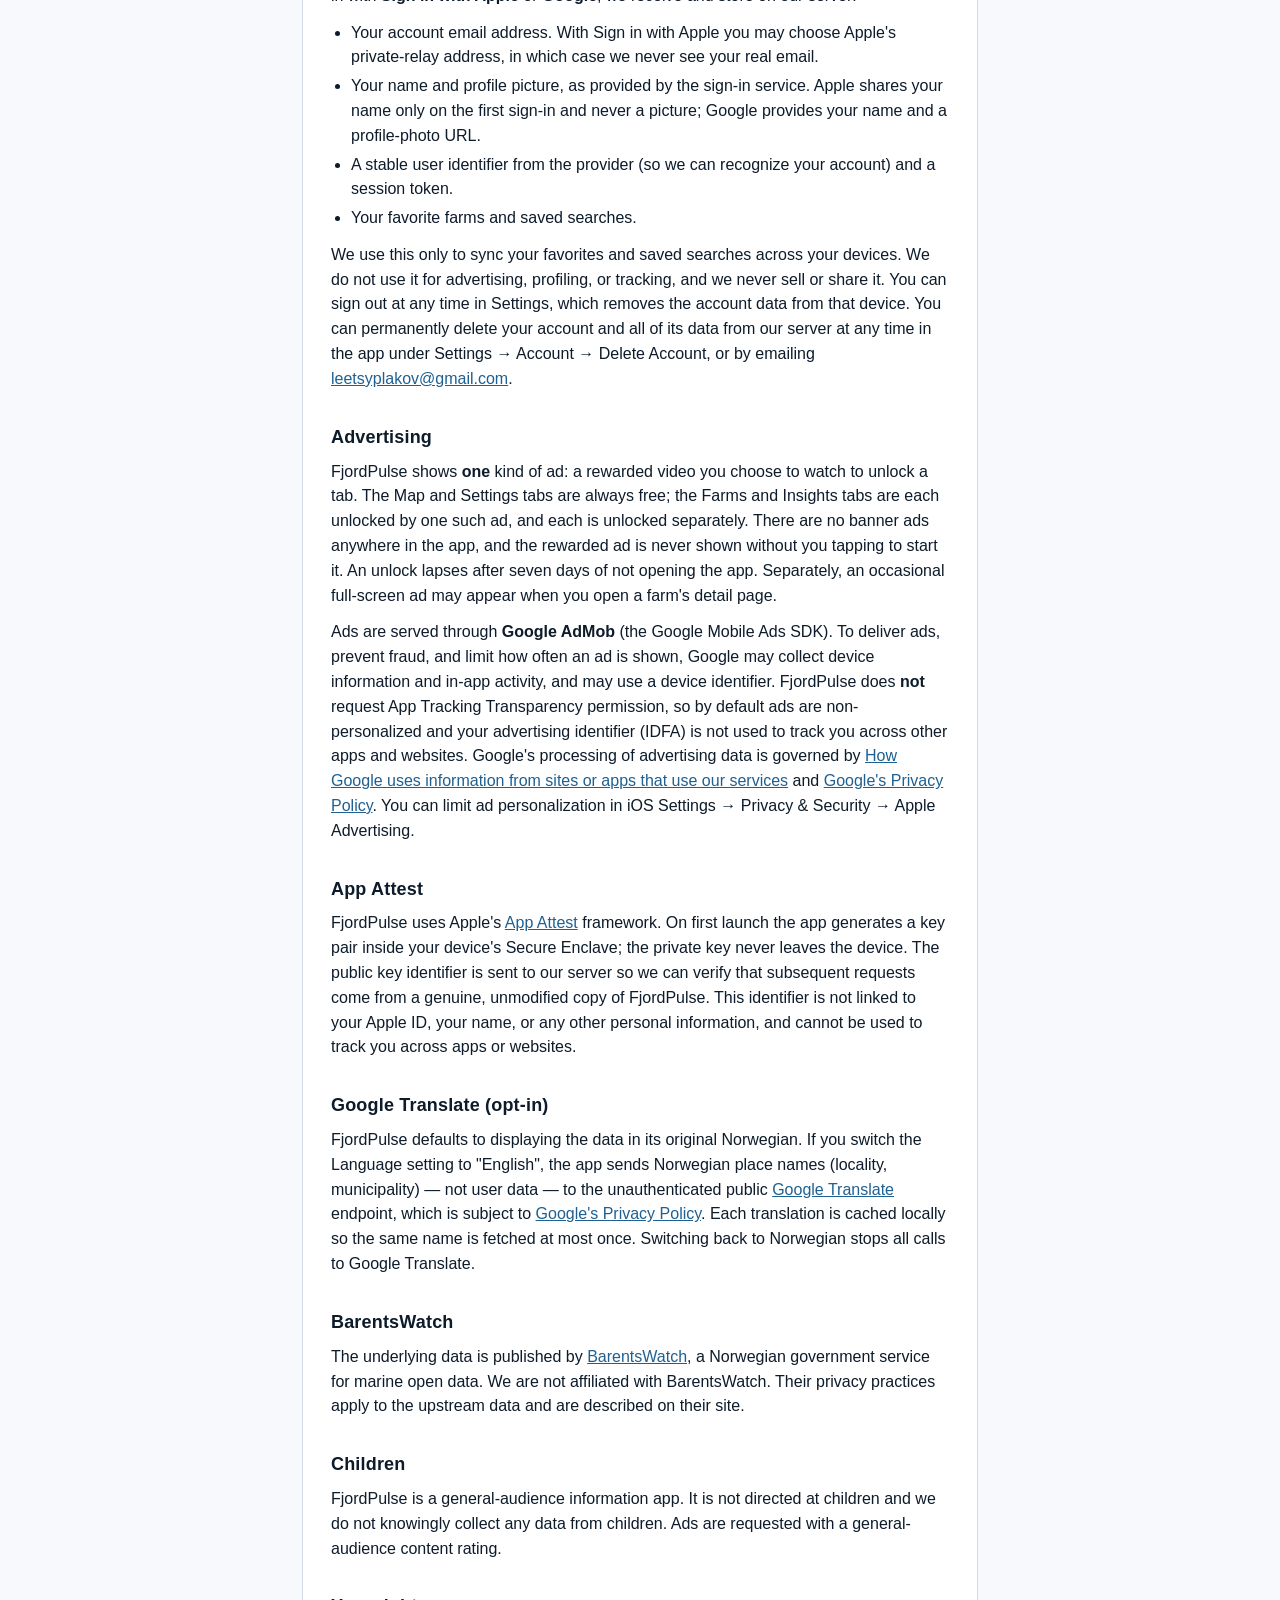
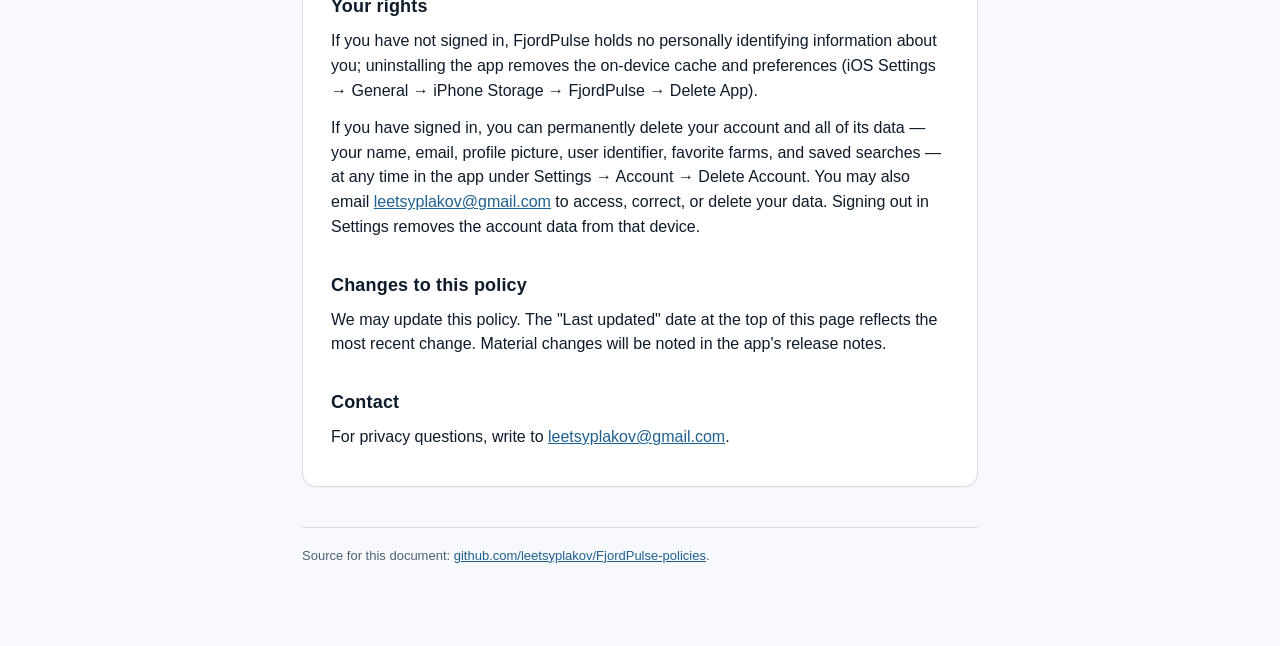
==== commit ae5cd2f3: "Disclose the remaining interstitial accurately Co-Authored-By: Claude Fable 5 <noreply@anthropic.com" ====
--- a/privacy.html
+++ b/privacy.html
@@ -81,9 +81,10 @@
         <h2>Advertising</h2>
         <p>FjordPulse shows <strong>one</strong> kind of ad: a rewarded video you choose to watch to unlock
         a tab. The Map and Settings tabs are always free; the Farms and Insights tabs are each unlocked by
-        one such ad, and each is unlocked separately. There are no banner ads and no interstitials, and no
-        ad is ever shown without you tapping to start it. An unlock lapses after seven days of not opening
-        the app.</p>
+        one such ad, and each is unlocked separately. There are no banner ads anywhere in the app, and the
+        rewarded ad is never shown without you tapping to start it. An unlock lapses after seven days of
+        not opening the app. Separately, an occasional full-screen ad may appear when you open a farm's
+        detail page.</p>
         <p>Ads are served through <strong>Google AdMob</strong> (the Google Mobile Ads SDK). To deliver
         ads, prevent fraud, and limit how often an ad is shown, Google may collect device information and in-app
         activity, and may use a device identifier. FjordPulse does <strong>not</strong> request App Tracking
